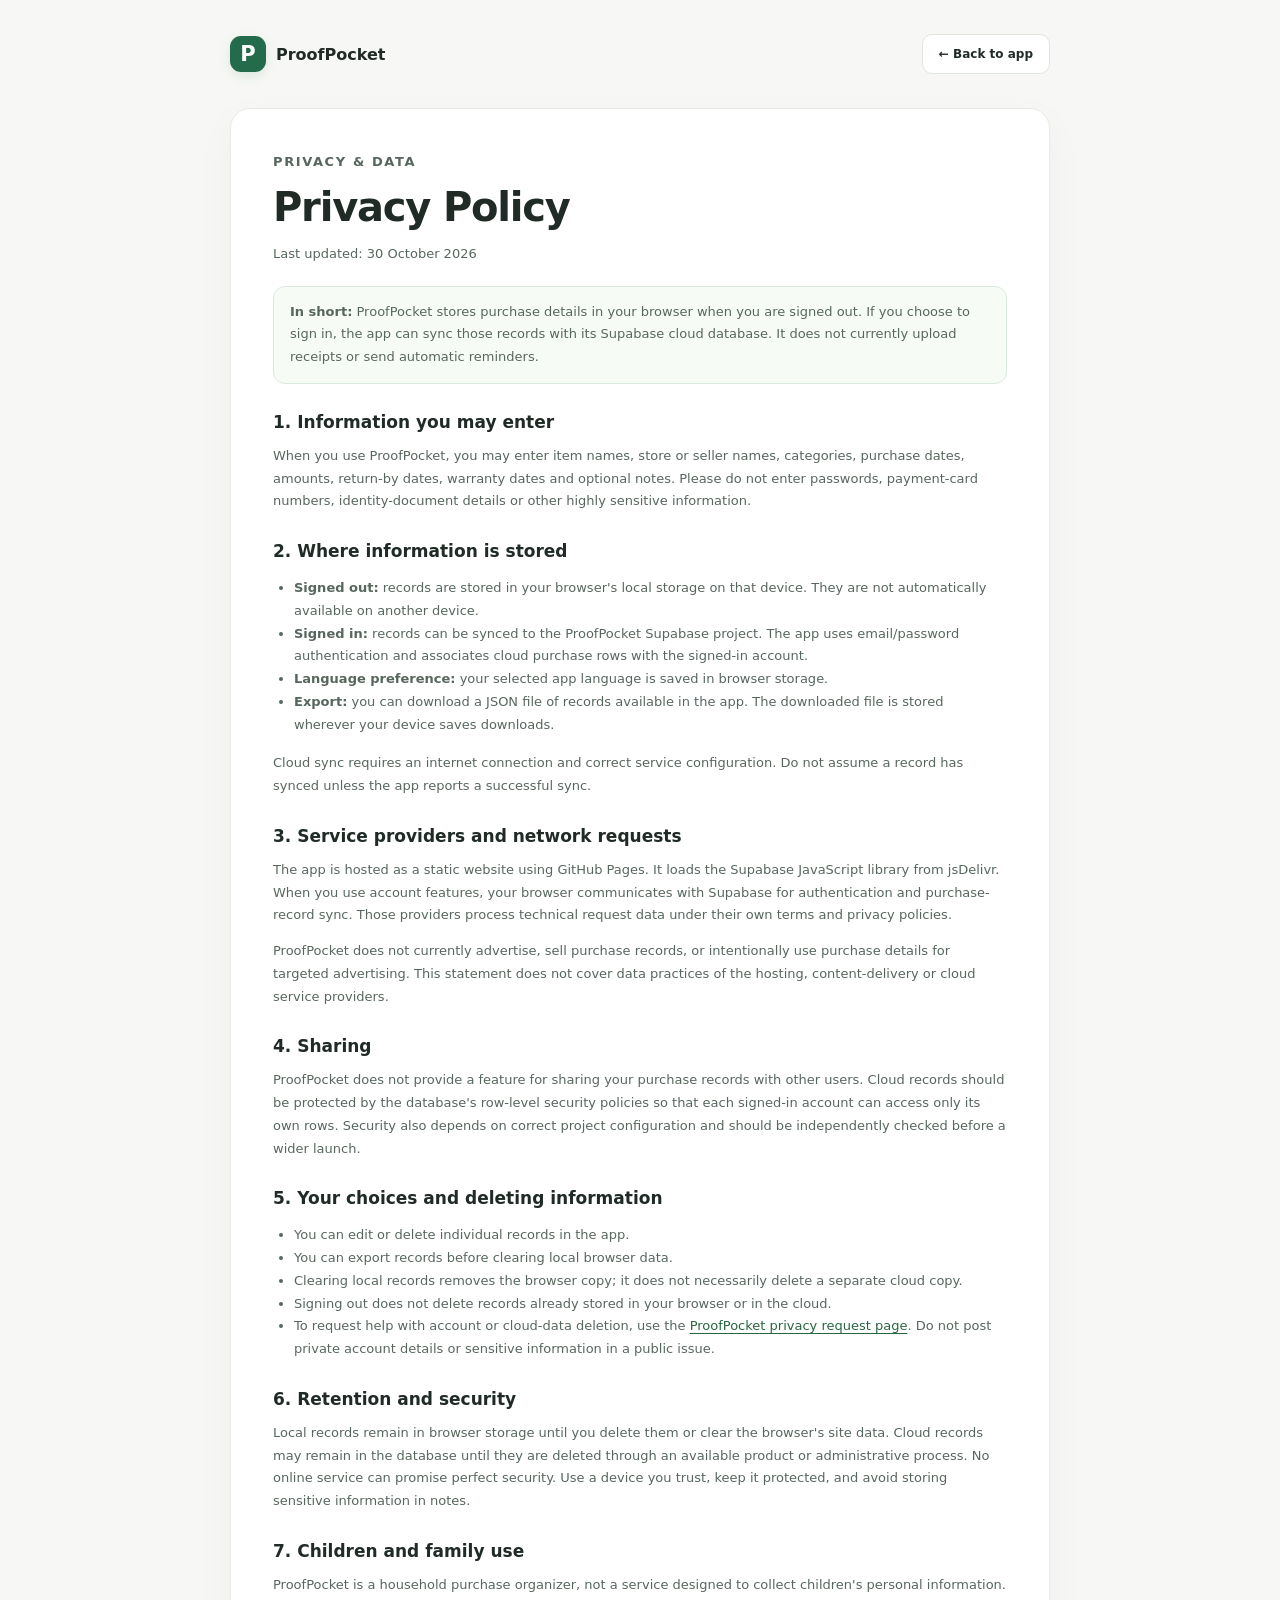
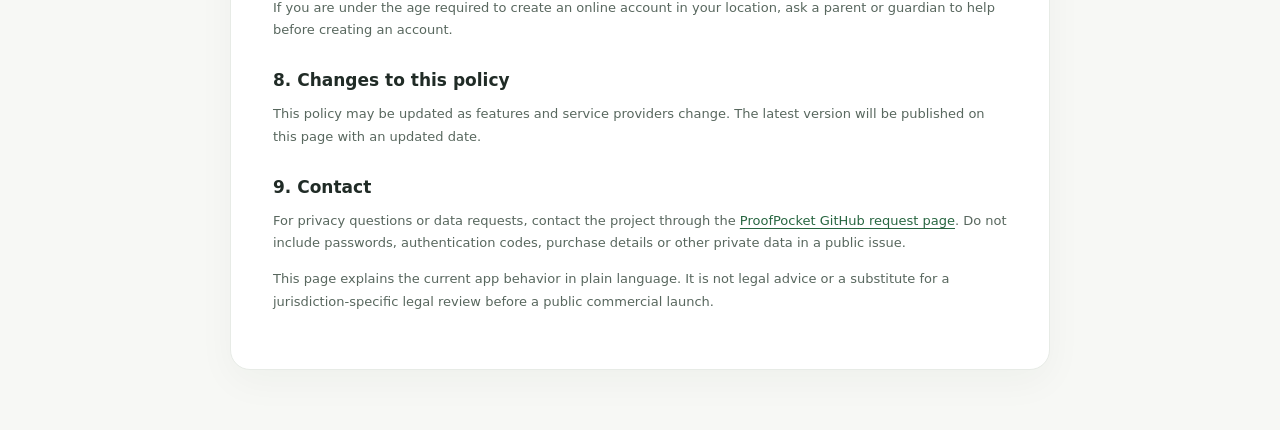
==== privacy.html @ af23f6a9 "Add ProofPocket privacy policy page" ====
<!doctype html>
<html lang="en">
<head>
<meta charset="utf-8">
<meta name="viewport" content="width=device-width, initial-scale=1">
<meta name="theme-color" content="#f7f8f5">
<meta name="description" content="Learn what ProofPocket stores, how optional cloud sync works, and how to manage your information.">
<title>Privacy Policy — ProofPocket</title>
<link rel="stylesheet" href="styles.css">
<style>
.policy-shell{width:min(820px,calc(100% - 32px));margin:0 auto;padding:34px 0 60px}
.policy-top{display:flex;align-items:center;justify-content:space-between;gap:14px;margin-bottom:34px}
.policy-brand{display:flex;align-items:center;gap:10px;font-weight:800;color:var(--ink);text-decoration:none}
.policy-brand .brand-mark{display:grid;place-items:center;width:36px;height:36px;border-radius:11px;background:var(--green);color:#fff}
.policy-card{padding:clamp(20px,5vw,42px);background:#fff;border:1px solid var(--line);border-radius:20px;box-shadow:0 12px 38px #1b33200a}
.policy-card h1{font-size:clamp(28px,5vw,40px);letter-spacing:-1.2px;margin:6px 0 10px}
.policy-card h2{font-size:17px;margin:28px 0 9px}
.policy-card p,.policy-card li{font-size:13px;line-height:1.75;color:#58675e}
.policy-card ul{padding-left:21px}
.policy-meta{font-size:11px;color:var(--muted)}
.policy-callout{margin:20px 0;padding:14px 16px;border:1px solid #dce9dd;border-radius:12px;background:#f7fbf6}
.policy-callout p{margin:0}
.policy-back{display:inline-flex;text-decoration:none}
.policy-card a{color:#286641;text-underline-offset:3px}
@media(max-width:600px){.policy-shell{padding-top:20px}.policy-top{margin-bottom:20px}}
</style>
</head>
<body>
<main class="policy-shell">
  <header class="policy-top">
    <a class="policy-brand" href="./" aria-label="ProofPocket home"><span class="brand-mark">P</span><span>ProofPocket</span></a>
    <a class="secondary-btn policy-back" href="./">← Back to app</a>
  </header>
  <article class="policy-card">
    <p class="eyebrow">PRIVACY &amp; DATA</p>
    <h1>Privacy Policy</h1>
    <p class="policy-meta">Last updated: 30 October 2026</p>
    <div class="policy-callout"><p><strong>In short:</strong> ProofPocket stores purchase details in your browser when you are signed out. If you choose to sign in, the app can sync those records with its Supabase cloud database. It does not currently upload receipts or send automatic reminders.</p></div>

    <h2>1. Information you may enter</h2>
    <p>When you use ProofPocket, you may enter item names, store or seller names, categories, purchase dates, amounts, return-by dates, warranty dates and optional notes. Please do not enter passwords, payment-card numbers, identity-document details or other highly sensitive information.</p>

    <h2>2. Where information is stored</h2>
    <ul>
      <li><strong>Signed out:</strong> records are stored in your browser's local storage on that device. They are not automatically available on another device.</li>
      <li><strong>Signed in:</strong> records can be synced to the ProofPocket Supabase project. The app uses email/password authentication and associates cloud purchase rows with the signed-in account.</li>
      <li><strong>Language preference:</strong> your selected app language is saved in browser storage.</li>
      <li><strong>Export:</strong> you can download a JSON file of records available in the app. The downloaded file is stored wherever your device saves downloads.</li>
    </ul>
    <p>Cloud sync requires an internet connection and correct service configuration. Do not assume a record has synced unless the app reports a successful sync.</p>

    <h2>3. Service providers and network requests</h2>
    <p>The app is hosted as a static website using GitHub Pages. It loads the Supabase JavaScript library from jsDelivr. When you use account features, your browser communicates with Supabase for authentication and purchase-record sync. Those providers process technical request data under their own terms and privacy policies.</p>
    <p>ProofPocket does not currently advertise, sell purchase records, or intentionally use purchase details for targeted advertising. This statement does not cover data practices of the hosting, content-delivery or cloud service providers.</p>

    <h2>4. Sharing</h2>
    <p>ProofPocket does not provide a feature for sharing your purchase records with other users. Cloud records should be protected by the database's row-level security policies so that each signed-in account can access only its own rows. Security also depends on correct project configuration and should be independently checked before a wider launch.</p>

    <h2>5. Your choices and deleting information</h2>
    <ul>
      <li>You can edit or delete individual records in the app.</li>
      <li>You can export records before clearing local browser data.</li>
      <li>Clearing local records removes the browser copy; it does not necessarily delete a separate cloud copy.</li>
      <li>Signing out does not delete records already stored in your browser or in the cloud.</li>
      <li>To request help with account or cloud-data deletion, use the <a href="https://github.com/Starinfinity14/Proofpocket/issues/new?title=Privacy%20or%20data%20request" target="_blank" rel="noopener noreferrer">ProofPocket privacy request page</a>. Do not post private account details or sensitive information in a public issue.</li>
    </ul>

    <h2>6. Retention and security</h2>
    <p>Local records remain in browser storage until you delete them or clear the browser's site data. Cloud records may remain in the database until they are deleted through an available product or administrative process. No online service can promise perfect security. Use a device you trust, keep it protected, and avoid storing sensitive information in notes.</p>

    <h2>7. Children and family use</h2>
    <p>ProofPocket is a household purchase organizer, not a service designed to collect children's personal information. If you are under the age required to create an online account in your location, ask a parent or guardian to help before creating an account.</p>

    <h2>8. Changes to this policy</h2>
    <p>This policy may be updated as features and service providers change. The latest version will be published on this page with an updated date.</p>

    <h2>9. Contact</h2>
    <p>For privacy questions or data requests, contact the project through the <a href="https://github.com/Starinfinity14/Proofpocket/issues/new?title=Privacy%20or%20data%20request" target="_blank" rel="noopener noreferrer">ProofPocket GitHub request page</a>. Do not include passwords, authentication codes, purchase details or other private data in a public issue.</p>
    <p class="policy-meta">This page explains the current app behavior in plain language. It is not legal advice or a substitute for a jurisdiction-specific legal review before a public commercial launch.</p>
  </article>
</main>
</body>
</html>
---- styles.css ----
:root{--ink:#202b26;--muted:#718078;--line:#e7ebe6;--paper:#fff;--canvas:#f7f8f5;--green:#246b4b;--green-dark:#19563a;--mint:#e6f3eb;--blue:#e9f1fb;--amber:#fff1d7;--red:#a63b32;--radius:18px;font-family:Inter,ui-sans-serif,system-ui,-apple-system,BlinkMacSystemFont,"Segoe UI",sans-serif;color:var(--ink);background:var(--canvas);font-synthesis:none}*{box-sizing:border-box}body{margin:0}button,input,select,textarea{font:inherit}button{cursor:pointer}.app-shell{min-height:100vh;display:flex}.sidebar{width:248px;flex-shrink:0;background:#fff;border-right:1px solid var(--line);padding:26px 16px 18px;display:flex;flex-direction:column;position:fixed;inset:0 auto 0 0;z-index:3}.brand{display:flex;gap:11px;align-items:center;padding:0 8px 38px;text-decoration:none;color:var(--ink);font-weight:800;letter-spacing:-.5px;font-size:17px}.brand-mark{width:39px;height:39px;background:var(--green);color:#fff;border-radius:13px;display:grid;place-items:center;font-size:21px;font-weight:800;box-shadow:0 4px 12px #246b4b20}.brand-sub{display:block;font-size:9px;letter-spacing:1.25px;color:#8a968f;font-weight:700;margin-top:2px}.nav{display:grid;gap:6px}.nav-item{border:0;background:transparent;color:#647169;display:flex;align-items:center;gap:13px;text-align:left;padding:12px 14px;border-radius:11px;font-size:13px;font-weight:650;width:100%}.nav-item>span:first-child{font-size:19px;width:20px;text-align:center}.nav-item:hover{background:#f4f7f3}.nav-item.active{background:#e9f3ec;color:var(--green)}.sidebar-bottom{margin-top:auto}.privacy-card{margin:0 4px 18px;padding:14px 11px;border:1px solid #e5eee7;background:#f8fbf8;border-radius:13px;display:flex;gap:10px}.privacy-icon{width:28px;height:28px;border-radius:9px;background:#e1f1e6;color:var(--green);display:grid;place-items:center;flex-shrink:0}.privacy-card strong{font-size:11px}.privacy-card p{font-size:10px;color:var(--muted);line-height:1.5;margin:4px 0 0}.main{margin-left:248px;width:calc(100% - 248px);min-width:0}.topbar{height:76px;background:#ffffffd9;backdrop-filter:blur(12px);border-bottom:1px solid var(--line);display:flex;align-items:center;gap:12px;padding:0 38px;position:sticky;top:0;z-index:2}.topbar-spacer{flex:1}.prototype-pill{display:flex;align-items:center;gap:7px;font-size:11px;color:#5d7565;background:#edf6ef;border:1px solid #d9ebdd;padding:7px 10px;border-radius:99px;font-weight:650}.prototype-pill>span:first-child{width:6px;height:6px;border-radius:50%;background:#44a66c}.language-label{font-size:11px;color:var(--muted)}#language{border:1px solid var(--line);background:#fff;padding:8px 10px;border-radius:9px;color:var(--ink);font-size:12px}.avatar{width:33px;height:33px;border:0;border-radius:50%;background:#dfece2;color:var(--green);font-weight:800}.mobile-brand{display:none}.view{display:none;max-width:1500px;margin:auto;padding:35px 38px 42px}.view.active{display:block}.welcome-row,.page-heading{display:flex;align-items:center;justify-content:space-between;gap:20px;margin-bottom:27px}.eyebrow{font-size:10px;letter-spacing:1.6px;color:var(--green);font-weight:800;margin:0 0 10px}.welcome-row h1,.page-heading h1{font-size:clamp(25px,3vw,34px);line-height:1.17;letter-spacing:-1.2px;margin:0;max-width:680px}.subheading{font-size:13px;color:var(--muted);margin:10px 0 0;line-height:1.6}.primary-btn,.secondary-btn,.danger-btn{border:0;border-radius:10px;padding:12px 16px;font-size:12px;font-weight:750;display:inline-flex;align-items:center;justify-content:center;gap:7px;white-space:nowrap}.primary-btn{background:var(--green);color:#fff;box-shadow:0 4px 10px #246b4b18}.primary-btn:hover{background:var(--green-dark)}.secondary-btn{background:#fff;border:1px solid #dfe5df;color:var(--ink)}.secondary-btn:hover{background:#f7faf7}.danger-btn{background:#fff1ef;border:1px solid #f2d6d2;color:var(--red)}.full-width{width:100%;margin-top:18px}.stats-grid{display:grid;grid-template-columns:repeat(3,minmax(0,1fr));gap:15px;margin-bottom:19px}.stat-card{background:#fff;border:1px solid var(--line);border-radius:var(--radius);padding:21px 20px;position:relative;min-height:140px}.stat-label{font-size:12px;color:#657168;font-weight:650;display:block;margin-bottom:13px}.stat-card strong{font-size:30px;letter-spacing:-1px;display:block;line-height:1}.stat-foot{font-size:10px;color:#89948d;display:block;margin-top:10px}.stat-icon{position:absolute;right:18px;top:18px;width:35px;height:35px;border-radius:11px;display:grid;place-items:center;font-size:17px}.stat-icon.green{background:var(--mint);color:var(--green)}.stat-icon.blue{background:var(--blue);color:#4776b4}.stat-icon.amber{background:var(--amber);color:#a56e13}.content-grid{display:grid;grid-template-columns:1.1fr .9fr;gap:18px;margin-bottom:18px}.panel{background:#fff;border:1px solid var(--line);border-radius:var(--radius);padding:22px;min-width:0}.panel-heading{display:flex;align-items:center;justify-content:space-between;gap:12px;margin-bottom:18px}.panel h2{font-size:15px;letter-spacing:-.2px;margin:0}.panel-heading p{font-size:11px;color:var(--muted);margin:6px 0 0}.text-btn{border:0;background:transparent;color:var(--green);font-size:11px;font-weight:750;padding:7px 0;white-space:nowrap}.deadline-list{display:grid;gap:0}.deadline-item{display:flex;align-items:center;gap:12px;padding:12px 0;border-bottom:1px solid #eff2ee}.deadline-item:last-child{border-bottom:0}.date-tile{width:43px;height:46px;border-radius:10px;background:#f3f6f2;display:flex;flex-direction:column;align-items:center;justify-content:center;flex-shrink:0}.date-tile strong{font-size:16px;line-height:1}.date-tile span{font-size:9px;text-transform:uppercase;color:#758178;margin-top:4px}.deadline-info{min-width:0;flex:1}.deadline-info strong{display:block;font-size:12px;overflow:hidden;text-overflow:ellipsis;white-space:nowrap}.deadline-info span{font-size:10px;color:var(--muted);display:block;margin-top:5px}.due-tag{font-size:9px!important;font-weight:750;padding:5px 7px;border-radius:6px;background:#fff1d7;color:#986817!important;white-space:nowrap}.due-tag.safe{background:#eaf5ed;color:#3d7853!important}.steps{display:grid;gap:17px;margin-top:21px}.step{display:flex;gap:11px;align-items:flex-start}.step>span{display:grid;place-items:center;width:26px;height:26px;flex-shrink:0;border-radius:9px;background:#e9f3ec;color:var(--green);font-size:11px;font-weight:800}.step strong{font-size:11px}.step p{font-size:10px;line-height:1.5;color:var(--muted);margin:4px 0 0}.recent-panel{margin-bottom:15px}.purchase-row{display:flex;align-items:center;gap:13px;padding:14px 0;border-bottom:1px solid #eff2ee}.purchase-row:last-child{border-bottom:0}.item-icon{width:42px;height:42px;display:grid;place-items:center;background:#f0f5ef;border-radius:12px;font-size:19px;flex-shrink:0}.purchase-main{min-width:0;flex:1}.purchase-main strong{font-size:12px;display:block;white-space:nowrap;overflow:hidden;text-overflow:ellipsis}.purchase-main span{font-size:10px;color:var(--muted);display:block;margin-top:5px}.purchase-price{font-size:12px;font-weight:750;white-space:nowrap}.row-actions{display:flex;gap:5px}.small-btn{border:1px solid var(--line);background:#fff;color:#657168;border-radius:8px;padding:7px 9px;font-size:10px}.small-btn:hover{border-color:#b6cdbd;color:var(--green)}.empty-state{text-align:center;padding:34px 15px;color:var(--muted)}.empty-state .empty-icon{width:46px;height:46px;border-radius:14px;background:#edf5ef;color:var(--green);display:grid;place-items:center;margin:0 auto 12px;font-size:21px}.empty-state strong{display:block;color:var(--ink);font-size:13px}.empty-state p{font-size:11px;line-height:1.6;margin:7px 0 15px}.demo-note{font-size:10px;line-height:1.6;color:#7b867e;padding:11px 13px;background:#eff2ed;border-radius:9px;margin:15px 0 0}.toolbar{display:flex;gap:10px;margin-bottom:17px}.search-wrap{flex:1;display:flex;align-items:center;gap:9px;background:#fff;border:1px solid var(--line);border-radius:11px;padding:0 13px;min-width:0}.search-wrap>span{font-size:23px;color:#859188}.search-wrap input{width:100%;min-width:0;border:0;outline:0;padding:12px 0;font-size:12px;background:transparent}.toolbar select{border:1px solid var(--line);background:#fff;border-radius:10px;padding:0 12px;font-size:11px;color:#536057}.record-card{background:#fff;border:1px solid var(--line);border-radius:15px;padding:4px 17px;margin-bottom:10px}.record-meta{display:flex;gap:8px;flex-wrap:wrap;margin-top:7px}.meta-chip{font-size:9px;padding:4px 7px;border-radius:6px;background:#f1f4f0;color:#68756b}.meta-chip.warranty{background:#e8f4eb;color:#36764c}.meta-chip.return{background:#fff2d9;color:#956a1b}.deadline-page-list{display:grid;gap:12px}.deadline-section-title{font-size:12px;font-weight:800;color:#59685d;margin:22px 0 7px}.deadline-section-title:first-child{margin-top:0}.deadline-card{background:#fff;border:1px solid var(--line);border-radius:14px;padding:14px 16px;display:flex;align-items:center;gap:14px}.deadline-card .deadline-info{flex:1}.deadline-card .date-tile{background:#f4f6f2}.settings-grid{display:grid;grid-template-columns:1fr 1fr;gap:15px}.settings-grid .panel{padding:24px}.settings-icon{width:39px;height:39px;background:#eaf4ec;color:var(--green);border-radius:12px;display:grid;place-items:center;font-size:19px;margin-bottom:17px}.settings-grid h2{margin-bottom:9px}.settings-grid p{font-size:11px;line-height:1.7;color:var(--muted);min-height:38px;margin:0 0 18px}.danger-panel .settings-icon{background:#fff0ee;color:var(--red)}.wide-panel{grid-column:1/-1}.privacy-list{font-size:11px;color:#5d6b61;line-height:2.1;padding-left:18px}.modal-backdrop{position:fixed;inset:0;background:#18251f75;z-index:10;display:grid;place-items:center;padding:20px;overflow:auto}.modal-backdrop[hidden]{display:none}.modal{width:min(590px,100%);background:#fff;border-radius:20px;padding:26px;box-shadow:0 20px 80px #101b152e;max-height:calc(100vh - 40px);overflow:auto}.modal-heading{display:flex;align-items:flex-start;justify-content:space-between;margin-bottom:22px}.modal-heading h2{font-size:23px;letter-spacing:-.6px;margin:0}.close-btn{border:0;background:#f1f4f0;border-radius:9px;width:33px;height:33px;font-size:22px;color:#657168}.form-grid{display:grid;grid-template-columns:1fr 1fr;gap:15px}.field{display:grid;gap:7px;font-size:11px;font-weight:700;color:#536157;min-width:0}.field.full{grid-column:1/-1}.field input,.field select,.field textarea{width:100%;border:1px solid #dfe6df;border-radius:9px;padding:11px 12px;outline:none;font-size:12px;color:var(--ink);background:#fff}.field input:focus,.field select:focus,.field textarea:focus{border-color:#6fa585;box-shadow:0 0 0 3px #e7f3eb}.field textarea{resize:vertical}.amount-input{display:flex;border:1px solid #dfe6df;border-radius:9px;align-items:center;padding-left:11px}.amount-input span{font-size:12px;color:#7a887e}.amount-input input{border:0;box-shadow:none!important}.form-error{color:var(--red);font-size:11px;margin-top:10px;min-height:14px}.modal-actions{display:flex;justify-content:flex-end;gap:9px;margin-top:13px}.toast{position:fixed;bottom:24px;left:50%;transform:translate(-50%,20px);background:#20362a;color:#fff;border-radius:11px;padding:12px 16px;font-size:12px;box-shadow:0 8px 30px #15261d35;opacity:0;pointer-events:none;transition:.2s;z-index:20;max-width:calc(100% - 30px)}.toast.show{opacity:1;transform:translate(-50%,0)}
@media(min-width:1500px){.view{padding-top:44px}.stats-grid{gap:18px}.panel{padding:25px}}
@media(max-width:1050px){.sidebar{width:220px}.main{margin-left:220px;width:calc(100% - 220px)}.view{padding:28px 24px}.topbar{padding:0 24px}.content-grid{grid-template-columns:1fr}.steps{grid-template-columns:repeat(3,1fr)}.step{gap:8px}}
@media(max-width:700px){.app-shell{display:block}.sidebar{display:none}.main{margin:0;width:100%}.topbar{height:62px;padding:0 16px;gap:9px}.mobile-brand{display:flex;align-items:center;gap:8px;font-size:14px;letter-spacing:-.3px}.mobile-brand .brand-mark{width:31px;height:31px;border-radius:10px;font-size:17px}.prototype-pill{font-size:0;padding:8px}.prototype-pill>span:first-child{width:7px;height:7px}.language-label{display:none}#language{max-width:94px;font-size:10px;padding:7px 5px}.avatar{width:29px;height:29px}.view{padding:25px 16px 34px}.welcome-row,.page-heading{align-items:flex-start;flex-direction:column;gap:16px;margin-bottom:22px}.welcome-row h1,.page-heading h1{font-size:28px}.welcome-row .primary-btn,.page-heading .primary-btn{width:100%}.stats-grid{gap:8px;grid-template-columns:repeat(3,minmax(0,1fr));margin-bottom:13px}.stat-card{padding:14px 11px;min-height:122px;border-radius:14px}.stat-label{font-size:10px;line-height:1.4;min-height:28px;margin-bottom:10px}.stat-card strong{font-size:25px}.stat-foot{font-size:9px;line-height:1.4}.stat-icon{position:static;width:24px;height:24px;font-size:12px;margin-bottom:8px}.content-grid{gap:13px;margin-bottom:13px}.panel{padding:17px;border-radius:15px}.panel-heading{align-items:flex-start}.panel h2{font-size:14px}.panel-heading p{font-size:10px}.steps{grid-template-columns:1fr;gap:14px}.recent-panel{margin-bottom:12px}.purchase-row{gap:9px}.item-icon{width:36px;height:36px;font-size:16px}.purchase-price{font-size:11px}.row-actions .small-btn{padding:6px;font-size:9px}.toolbar{flex-direction:column}.toolbar select{padding:11px}.settings-grid{grid-template-columns:1fr}.wide-panel{grid-column:auto}.settings-grid p{min-height:0}.form-grid{grid-template-columns:1fr;gap:13px}.field.full{grid-column:auto}.modal{padding:20px;border-radius:16px}.modal-heading h2{font-size:21px}.modal-backdrop{padding:10px}.deadline-card{padding:12px;gap:9px}.deadline-card .due-tag{max-width:88px;white-space:normal;text-align:center;line-height:1.4}.date-tile{width:39px}.record-card{padding:3px 12px}.purchase-row .row-actions{flex-direction:column}}

.cloud-panel{margin:0 0 16px;padding:22px}.cloud-panel .panel-heading{align-items:center}.cloud-status{display:inline-flex;align-items:center;border-radius:999px;background:#edf3ed;color:#52665a;padding:6px 10px;font-size:10px;font-weight:750;white-space:nowrap}.cloud-auth-form{display:grid;grid-template-columns:1fr 1fr;gap:13px;margin-top:18px}.cloud-actions{grid-column:1/-1;display:flex;flex-wrap:wrap;gap:9px}.cloud-note,.cloud-message{font-size:11px;line-height:1.6;color:#647168;margin:12px 0 0}.cloud-note{background:#fff6e5;padding:10px 12px;border-radius:9px}.cloud-note[hidden],#cloud-signout[hidden]{display:none}.cloud-message{margin-bottom:0}.cloud-actions button{min-height:38px}@media(max-width:700px){.cloud-auth-form{grid-template-columns:1fr}.cloud-actions{grid-column:auto}.cloud-panel{padding:17px}}

/* Account menu and authentication recovery controls */
.topbar{position:sticky}
.avatar{flex-shrink:0;display:inline-grid;place-items:center;cursor:pointer}
.avatar:focus-visible,.profile-menu button:focus-visible,.auth-helper-btn:focus-visible{outline:3px solid #b8d9c2;outline-offset:2px}
.profile-menu{position:absolute;right:28px;top:62px;z-index:8;width:min(290px,calc(100vw - 28px));padding:15px;background:#fff;border:1px solid var(--line);border-radius:14px;box-shadow:0 14px 40px #15261d1c;display:grid;gap:8px}
.profile-menu[hidden]{display:none}
.profile-menu-title{font-size:13px}
.profile-menu-email{font-size:11px;color:var(--ink);overflow-wrap:anywhere}
.profile-menu-state{font-size:10px;color:var(--muted);padding-bottom:8px;border-bottom:1px solid var(--line)}
.profile-menu button{border:1px solid var(--line);border-radius:8px;background:#fff;text-align:left;padding:9px 10px;font-size:11px;color:var(--ink)}
.profile-menu button:hover{background:#f5f8f4}
.profile-menu button[hidden]{display:none}
.auth-helper-row{display:flex;flex-wrap:wrap;gap:12px;margin-top:8px}
.auth-helper-btn{font-size:11px;padding:5px 0}
.cloud-actions button:disabled{opacity:.6;cursor:wait}
@media(max-width:700px){.profile-menu{right:10px;top:54px}.auth-helper-row{gap:10px}}


/* Navigation polish: clear back affordance, responsive mobile tabs, and calmer motion */
.back-btn{width:36px;height:36px;flex:0 0 36px;display:grid;place-items:center;border:1px solid var(--line);border-radius:11px;background:#fff;color:var(--ink);font-size:21px;line-height:1;transition:background .18s ease,border-color .18s ease,transform .18s ease}
.back-btn:hover:not(:disabled){background:var(--mint);border-color:#c9dfcf;transform:translateX(-2px)}
.back-btn:disabled{opacity:.38;cursor:not-allowed}
.back-btn:focus-visible,.mobile-nav .nav-item:focus-visible{outline:3px solid #b8d9c2;outline-offset:2px}
.mobile-brand{display:none}
.mobile-nav{display:none}
.view{animation:view-enter .24s ease both}
@keyframes view-enter{from{opacity:.65;transform:translateY(5px)}to{opacity:1;transform:translateY(0)}}
button,.record-card,.stat-card,.panel,.deadline-card{transition:box-shadow .18s ease,border-color .18s ease,background-color .18s ease}
button:active:not(:disabled){transform:translateY(1px)}
.record-card:hover,.deadline-card:hover{border-color:#d5e4d8;box-shadow:0 7px 22px #1a38220a}
.stat-card:hover{box-shadow:0 10px 28px #1a38220d}
button:focus-visible,a:focus-visible,input:focus-visible,select:focus-visible,textarea:focus-visible{outline:3px solid #c5dfcc;outline-offset:2px}
@media(max-width:700px){
  .topbar{gap:8px;padding:0 12px}
  .back-btn{width:33px;height:33px;flex-basis:33px;border-radius:10px}
  .mobile-brand{display:flex;min-width:0}
  .mobile-brand strong{white-space:nowrap}
  .topbar-spacer{flex:1;min-width:0}
  .mobile-nav{position:fixed;display:grid;grid-template-columns:repeat(4,minmax(0,1fr));gap:4px;left:0;right:0;bottom:0;z-index:6;padding:8px 8px max(8px,env(safe-area-inset-bottom));background:#ffffffed;backdrop-filter:blur(16px);border-top:1px solid #e3e9e2;box-shadow:0 -8px 28px #20362a0b}
  .mobile-nav .nav-item{display:flex;flex-direction:column;justify-content:center;gap:3px;padding:7px 3px;border-radius:10px;font-size:10px;min-width:0}
  .mobile-nav .nav-item>span:first-child{font-size:18px;width:auto;line-height:1.1}
  .view{padding-bottom:105px}
  .toast{bottom:calc(78px + env(safe-area-inset-bottom))}
  .profile-menu{right:8px}
}
@media(prefers-reduced-motion:reduce){*,*::before,*::after{animation-duration:.01ms!important;animation-iteration-count:1!important;scroll-behavior:auto!important;transition-duration:.01ms!important}}


/* Purchase editor: clearer hierarchy and comfortable mobile form controls */
.modal{border:1px solid #e7eee7}
.modal-heading{padding-bottom:15px;border-bottom:1px solid var(--line)}
.form-grid{row-gap:17px}
.field{line-height:1.35}
.field input,.field select,.field textarea{min-height:44px;transition:border-color .18s ease,box-shadow .18s ease}
.field textarea{min-height:92px}
.modal-actions{position:sticky;bottom:-26px;padding:14px 0 2px;background:linear-gradient(180deg,#ffffffed,#fff 28%);border-top:1px solid #edf0ec}
.form-error:not(:empty){background:#fff2ef;border:1px solid #f2d6d1;border-radius:9px;padding:9px 11px}
@media(max-width:700px){
 .modal{max-height:calc(100dvh - 20px);padding:18px}
 .modal-heading{margin-bottom:17px}
 .modal-actions{bottom:-18px;gap:8px}
 .modal-actions button{flex:1;justify-content:center;min-height:44px}
 .field input,.field select,.field textarea{font-size:16px}
}


/* Gamified progress panel */
.quest-panel{position:relative;overflow:hidden;margin:0 0 19px;padding:23px 25px;border:1px solid #dce9dd;border-radius:20px;background:linear-gradient(115deg,#f4fbf5 0%,#fff 58%,#f8f6ed 100%);box-shadow:0 10px 30px #1d47200a}
.quest-panel:after{content:"";position:absolute;width:190px;height:190px;border:1px solid #dcebdc;border-radius:50%;right:-75px;top:-110px;box-shadow:0 0 0 22px #e8f3e733,0 0 0 44px #e8f3e722;pointer-events:none}
.quest-top{display:flex;align-items:flex-start;justify-content:space-between;gap:16px;position:relative;z-index:1}
.quest-top .eyebrow{margin-bottom:7px}
.quest-top h2{font-size:18px;letter-spacing:-.45px;margin:0}
.quest-subtitle{font-size:11px;color:var(--muted);margin:6px 0 0;line-height:1.5}
.level-badge{width:57px;height:57px;flex:0 0 57px;border-radius:17px;background:var(--green);color:#fff;display:grid;align-content:center;justify-items:center;box-shadow:0 7px 16px #246b4b2b}
.level-badge span{font-size:8px;letter-spacing:1.3px;font-weight:800;opacity:.8}
.level-badge strong{font-size:23px;line-height:1.1}
.xp-row{display:flex;align-items:flex-end;justify-content:space-between;gap:12px;margin:20px 0 9px}
.xp-row>div{display:grid;gap:4px}
.xp-row strong{font-size:12px}
.xp-row span{font-size:10px;color:var(--muted)}
#quest-next-label{white-space:nowrap;text-align:right}
.xp-track{height:9px;border-radius:99px;background:#e7eee7;overflow:hidden}
.xp-track span{display:block;height:100%;width:0;border-radius:inherit;background:linear-gradient(90deg,#3c8c5e,#8abf79);transition:width .45s ease}
.quest-bottom{display:flex;align-items:center;justify-content:space-between;gap:14px;margin-top:15px}
.quest-badges{display:flex;gap:7px;flex-wrap:wrap}
.quest-chip{display:inline-flex;align-items:center;gap:5px;border:1px solid #e3e9e2;border-radius:99px;padding:6px 9px;font-size:9px;font-weight:750;background:#fff;color:#718078}
.quest-chip>span{font-size:12px}
.quest-chip.unlocked{background:#edf7ee;border-color:#d5e9d8;color:#286641}
.quest-chip.locked{filter:grayscale(1);opacity:.55}
.quest-tip{max-width:245px;text-align:right;font-size:10px;line-height:1.5;color:#627168}
@media(max-width:700px){.quest-panel{padding:18px;margin-bottom:13px;border-radius:16px}.quest-top h2{font-size:16px}.quest-bottom{align-items:flex-start;flex-direction:column}.quest-tip{max-width:none;text-align:left}.quest-chip{font-size:9px;padding:6px 8px}.xp-row{align-items:flex-start;flex-direction:column;gap:5px}#quest-next-label{text-align:left}}


/* Beta launch feedback panel */
.beta-banner{display:flex;align-items:center;justify-content:space-between;gap:20px;margin:0 0 19px;padding:17px 20px;border:1px solid #dce9dd;border-radius:15px;background:#fbfdf9}
.beta-banner-copy{display:grid;gap:5px;min-width:0}
.beta-label{font-size:9px;letter-spacing:1.2px;font-weight:850;color:#39744d}
.beta-banner-copy strong{font-size:14px;color:var(--ink)}
.beta-banner-copy p{max-width:650px;margin:0;color:var(--muted);font-size:11px;line-height:1.55}
.beta-feedback-link{flex:0 0 auto;text-decoration:none;white-space:nowrap}
@media(max-width:700px){.beta-banner{align-items:flex-start;flex-direction:column;gap:12px;padding:15px}.beta-feedback-link{width:100%;justify-content:center}}
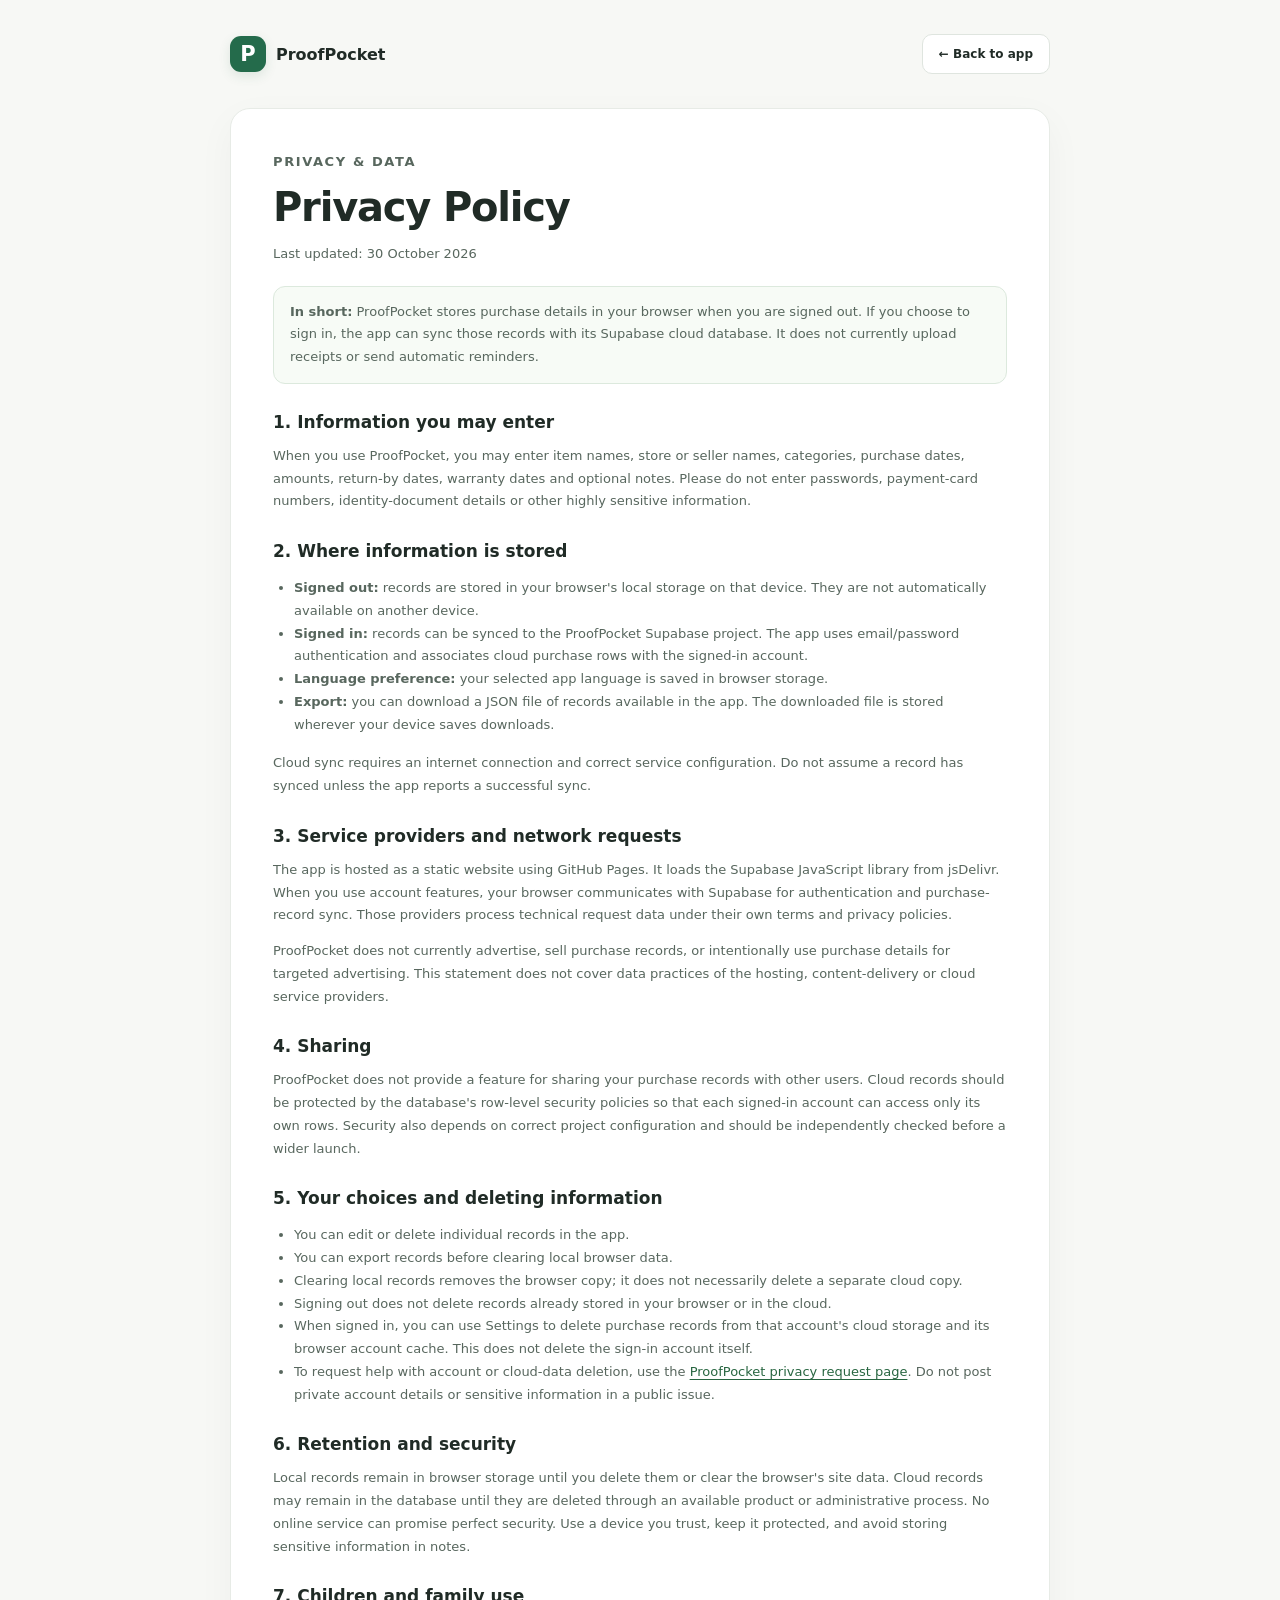
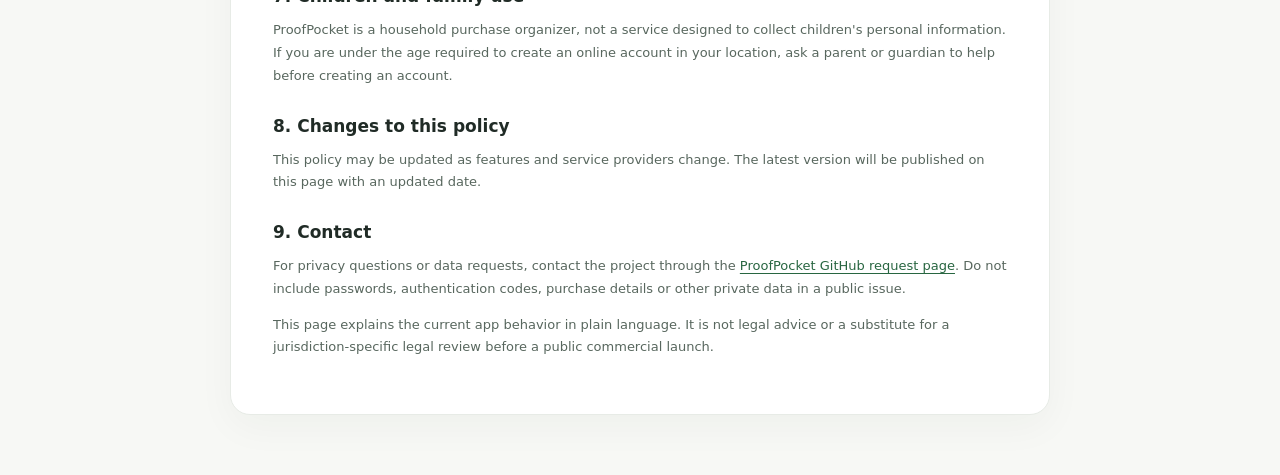
==== commit e390815d: "Explain cloud purchase record deletion" ====
--- a/privacy.html
+++ b/privacy.html
@@ -62,6 +62,7 @@
       <li>You can export records before clearing local browser data.</li>
       <li>Clearing local records removes the browser copy; it does not necessarily delete a separate cloud copy.</li>
       <li>Signing out does not delete records already stored in your browser or in the cloud.</li>
+      <li>When signed in, you can use Settings to delete purchase records from that account's cloud storage and its browser account cache. This does not delete the sign-in account itself.</li>
       <li>To request help with account or cloud-data deletion, use the <a href="https://github.com/Starinfinity14/Proofpocket/issues/new?title=Privacy%20or%20data%20request" target="_blank" rel="noopener noreferrer">ProofPocket privacy request page</a>. Do not post private account details or sensitive information in a public issue.</li>
     </ul>
 
--- a/styles.css
+++ b/styles.css
@@ -106,3 +106,6 @@
 .beta-banner-copy p{max-width:650px;margin:0;color:var(--muted);font-size:11px;line-height:1.55}
 .beta-feedback-link{flex:0 0 auto;text-decoration:none;white-space:nowrap}
 @media(max-width:700px){.beta-banner{align-items:flex-start;flex-direction:column;gap:12px;padding:15px}.beta-feedback-link{width:100%;justify-content:center}}
+
+/* Privacy policy link in settings */
+.privacy-page-link{color:#286641;font-size:12px;font-weight:750;text-underline-offset:3px}
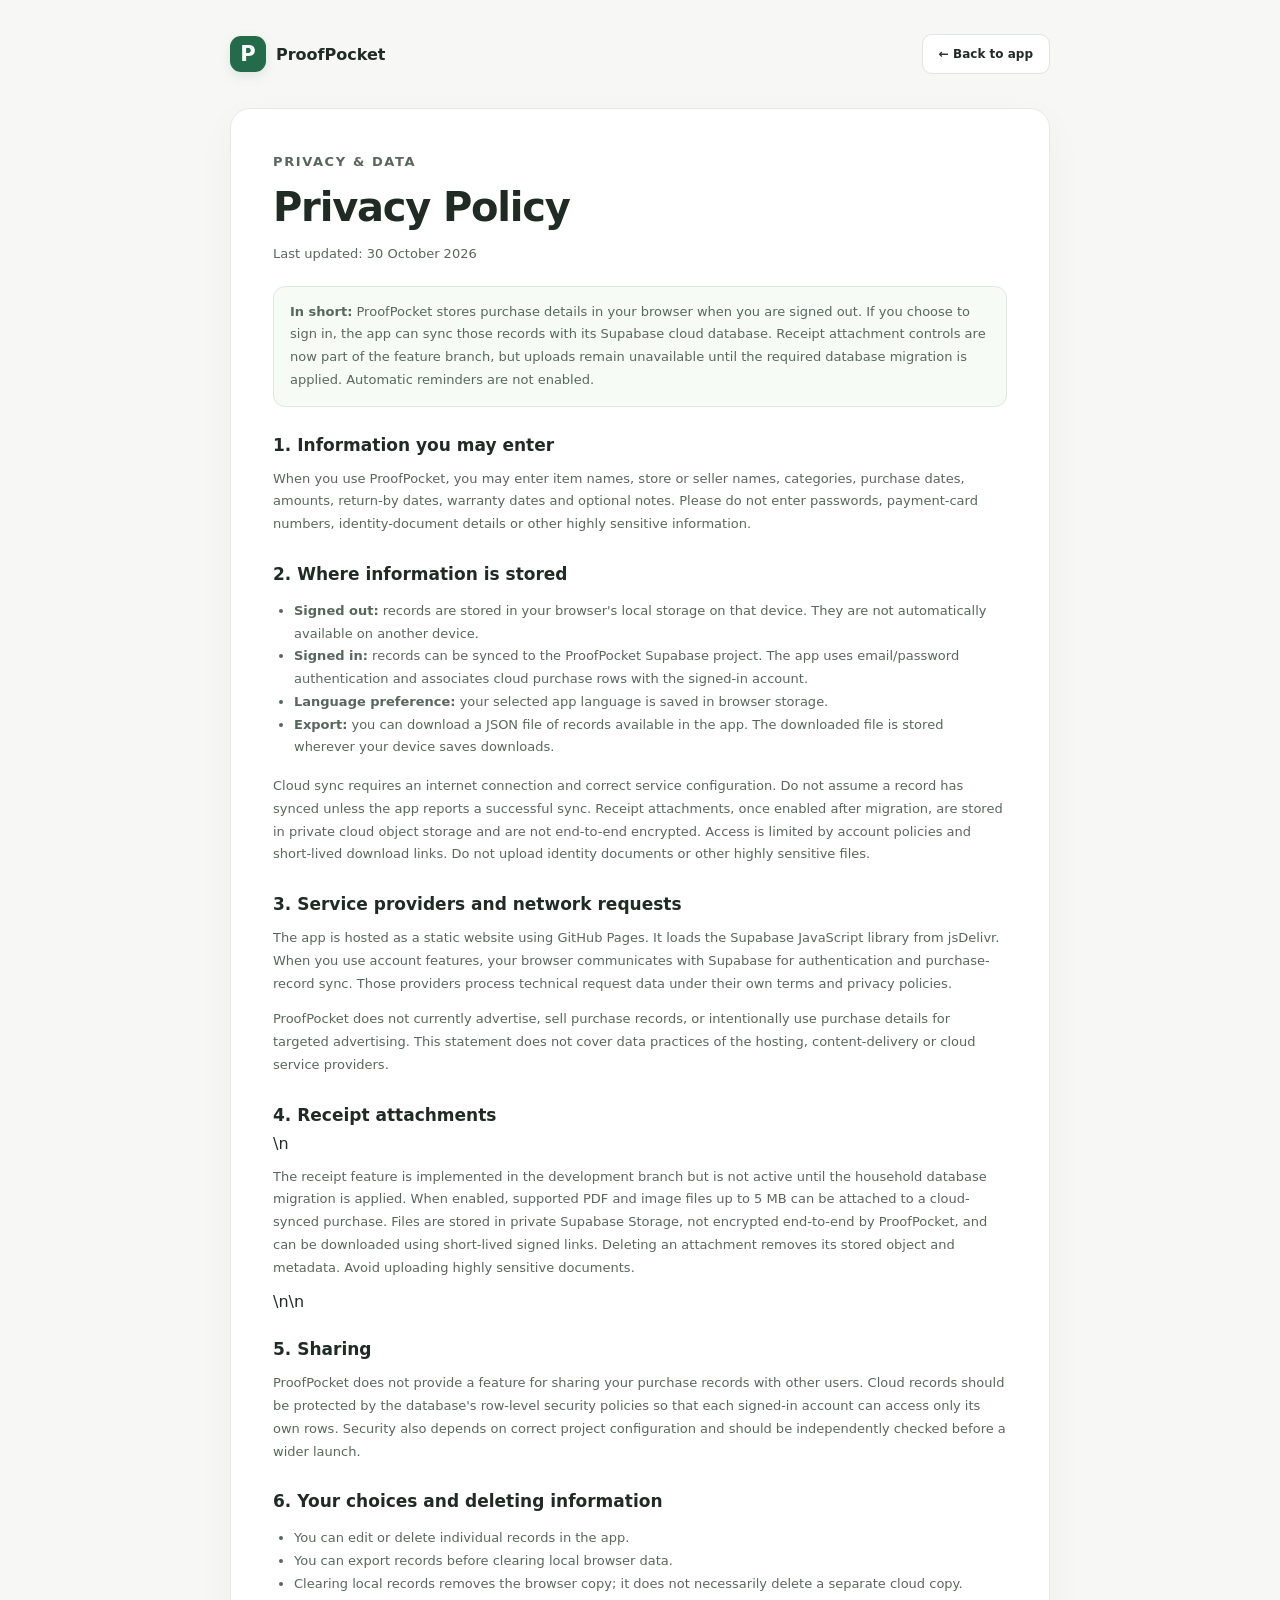
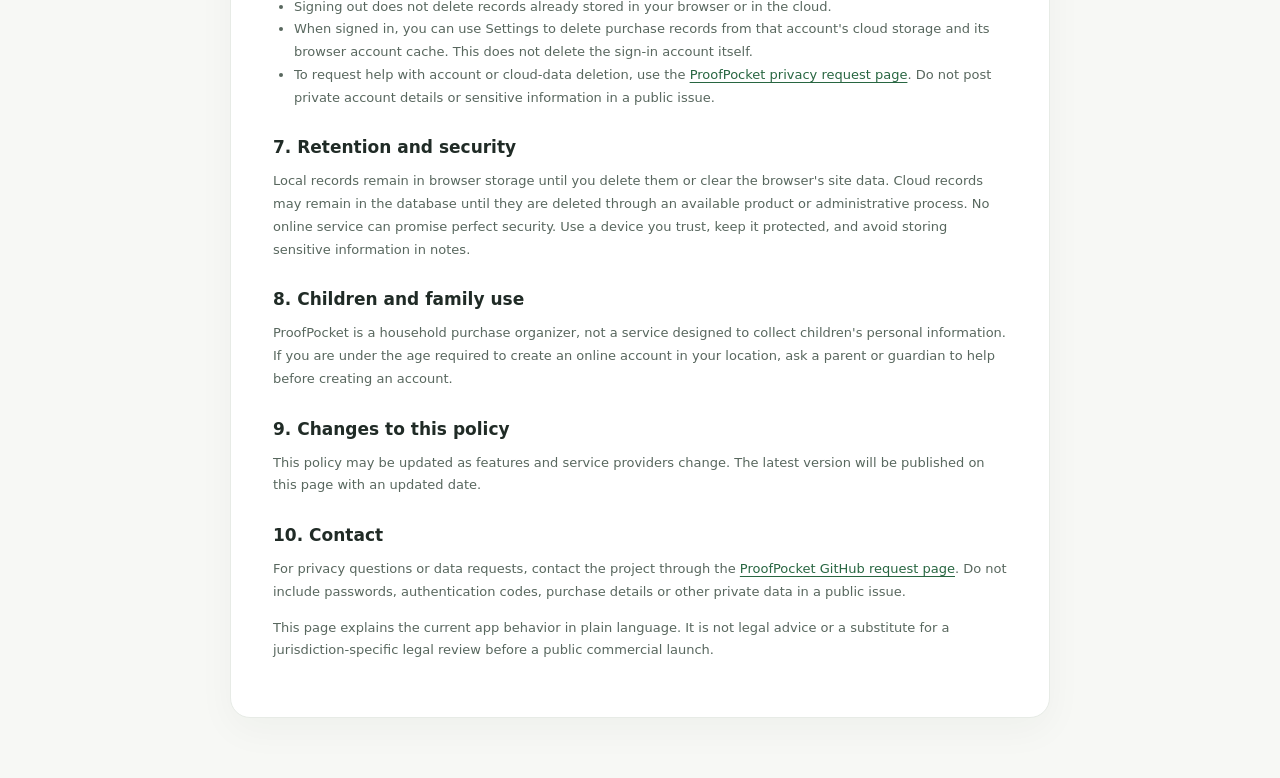
==== commit a8c8e872: "Update privacy disclosures for receipt attachments" ====
--- a/privacy.html
+++ b/privacy.html
@@ -35,7 +35,7 @@
     <p class="eyebrow">PRIVACY &amp; DATA</p>
     <h1>Privacy Policy</h1>
     <p class="policy-meta">Last updated: 30 October 2026</p>
-    <div class="policy-callout"><p><strong>In short:</strong> ProofPocket stores purchase details in your browser when you are signed out. If you choose to sign in, the app can sync those records with its Supabase cloud database. It does not currently upload receipts or send automatic reminders.</p></div>
+    <div class="policy-callout"><p><strong>In short:</strong> ProofPocket stores purchase details in your browser when you are signed out. If you choose to sign in, the app can sync those records with its Supabase cloud database. Receipt attachment controls are now part of the feature branch, but uploads remain unavailable until the required database migration is applied. Automatic reminders are not enabled.</p></div>
 
     <h2>1. Information you may enter</h2>
     <p>When you use ProofPocket, you may enter item names, store or seller names, categories, purchase dates, amounts, return-by dates, warranty dates and optional notes. Please do not enter passwords, payment-card numbers, identity-document details or other highly sensitive information.</p>
@@ -47,16 +47,16 @@
       <li><strong>Language preference:</strong> your selected app language is saved in browser storage.</li>
       <li><strong>Export:</strong> you can download a JSON file of records available in the app. The downloaded file is stored wherever your device saves downloads.</li>
     </ul>
-    <p>Cloud sync requires an internet connection and correct service configuration. Do not assume a record has synced unless the app reports a successful sync.</p>
+    <p>Cloud sync requires an internet connection and correct service configuration. Do not assume a record has synced unless the app reports a successful sync. Receipt attachments, once enabled after migration, are stored in private cloud object storage and are not end-to-end encrypted. Access is limited by account policies and short-lived download links. Do not upload identity documents or other highly sensitive files.</p>
 
     <h2>3. Service providers and network requests</h2>
     <p>The app is hosted as a static website using GitHub Pages. It loads the Supabase JavaScript library from jsDelivr. When you use account features, your browser communicates with Supabase for authentication and purchase-record sync. Those providers process technical request data under their own terms and privacy policies.</p>
     <p>ProofPocket does not currently advertise, sell purchase records, or intentionally use purchase details for targeted advertising. This statement does not cover data practices of the hosting, content-delivery or cloud service providers.</p>
 
-    <h2>4. Sharing</h2>
+    <h2>4. Receipt attachments</h2>\n    <p>The receipt feature is implemented in the development branch but is not active until the household database migration is applied. When enabled, supported PDF and image files up to 5 MB can be attached to a cloud-synced purchase. Files are stored in private Supabase Storage, not encrypted end-to-end by ProofPocket, and can be downloaded using short-lived signed links. Deleting an attachment removes its stored object and metadata. Avoid uploading highly sensitive documents.</p>\n\n    <h2>5. Sharing</h2>
     <p>ProofPocket does not provide a feature for sharing your purchase records with other users. Cloud records should be protected by the database's row-level security policies so that each signed-in account can access only its own rows. Security also depends on correct project configuration and should be independently checked before a wider launch.</p>
 
-    <h2>5. Your choices and deleting information</h2>
+    <h2>6. Your choices and deleting information</h2>
     <ul>
       <li>You can edit or delete individual records in the app.</li>
       <li>You can export records before clearing local browser data.</li>
@@ -66,16 +66,16 @@
       <li>To request help with account or cloud-data deletion, use the <a href="https://github.com/Starinfinity14/Proofpocket/issues/new?title=Privacy%20or%20data%20request" target="_blank" rel="noopener noreferrer">ProofPocket privacy request page</a>. Do not post private account details or sensitive information in a public issue.</li>
     </ul>
 
-    <h2>6. Retention and security</h2>
+    <h2>7. Retention and security</h2>
     <p>Local records remain in browser storage until you delete them or clear the browser's site data. Cloud records may remain in the database until they are deleted through an available product or administrative process. No online service can promise perfect security. Use a device you trust, keep it protected, and avoid storing sensitive information in notes.</p>
 
-    <h2>7. Children and family use</h2>
+    <h2>8. Children and family use</h2>
     <p>ProofPocket is a household purchase organizer, not a service designed to collect children's personal information. If you are under the age required to create an online account in your location, ask a parent or guardian to help before creating an account.</p>
 
-    <h2>8. Changes to this policy</h2>
+    <h2>9. Changes to this policy</h2>
     <p>This policy may be updated as features and service providers change. The latest version will be published on this page with an updated date.</p>
 
-    <h2>9. Contact</h2>
+    <h2>10. Contact</h2>
     <p>For privacy questions or data requests, contact the project through the <a href="https://github.com/Starinfinity14/Proofpocket/issues/new?title=Privacy%20or%20data%20request" target="_blank" rel="noopener noreferrer">ProofPocket GitHub request page</a>. Do not include passwords, authentication codes, purchase details or other private data in a public issue.</p>
     <p class="policy-meta">This page explains the current app behavior in plain language. It is not legal advice or a substitute for a jurisdiction-specific legal review before a public commercial launch.</p>
   </article>
--- a/styles.css
+++ b/styles.css
@@ -109,3 +109,76 @@
 
 /* Privacy policy link in settings */
 .privacy-page-link{color:#286641;font-size:12px;font-weight:750;text-underline-offset:3px}
+
+
+/* First-run onboarding guide */
+.onboarding-panel{display:grid;grid-template-columns:48px minmax(0,1fr);gap:17px;margin:0 0 20px;padding:21px 23px;border:1px solid #dce9dd;border-radius:16px;background:linear-gradient(120deg,#f5faf4,#fff)}
+.onboarding-panel[hidden]{display:none}
+.onboarding-mark{display:grid;place-items:center;width:44px;height:44px;border-radius:14px;background:#e4f1e4;color:#39744d;font-size:22px}
+.onboarding-content{min-width:0}
+.onboarding-content h2{margin:3px 0 6px;font-size:18px;letter-spacing:-.35px;color:var(--ink)}
+.onboarding-content>p:not(.eyebrow){max-width:680px;margin:0;color:var(--muted);font-size:12px;line-height:1.6}
+.onboarding-steps{display:grid;grid-template-columns:repeat(3,minmax(0,1fr));gap:10px;margin:16px 0;padding:0;list-style:none}
+.onboarding-steps li{display:flex;align-items:center;gap:8px;color:var(--ink);font-size:11px;line-height:1.45}
+.onboarding-steps li span:first-child{display:grid;place-items:center;flex:0 0 23px;width:23px;height:23px;border-radius:50%;background:#e7f0e6;color:#39744d;font-weight:800}
+@media(max-width:700px){.onboarding-panel{grid-template-columns:36px minmax(0,1fr);gap:12px;padding:16px}.onboarding-mark{width:34px;height:34px;border-radius:11px}.onboarding-steps{grid-template-columns:1fr;gap:8px;margin:13px 0}}
+
+
+/* Backup import helper */
+.import-help{margin:12px 0 0;color:var(--muted);font-size:11px;line-height:1.55}
+
+
+/* Freemium plan preview */
+.plan-panel{margin:0 0 20px;padding:22px}
+.plan-heading{display:flex;align-items:flex-start;justify-content:space-between;gap:16px;margin-bottom:17px}
+.plan-heading h2{margin:3px 0 6px;font-size:19px;color:var(--ink)}
+.plan-heading p:not(.eyebrow){margin:0;color:var(--muted);font-size:12px;line-height:1.55}
+.plan-status{flex:0 0 auto;padding:6px 9px;border-radius:999px;background:#f0f3ed;color:#5c735c;font-size:9px;font-weight:800;letter-spacing:.7px}
+.plan-grid{display:grid;grid-template-columns:repeat(2,minmax(0,1fr));gap:14px}
+.plan-card{display:flex;flex-direction:column;align-items:flex-start;padding:18px;border:1px solid var(--line);border-radius:13px;background:var(--surface)}
+.plan-card.current-plan{border-color:#b9d3bc;background:#fbfefb}
+.plan-kicker{color:var(--muted);font-size:9px;font-weight:800;letter-spacing:1px}
+.plan-card h3{margin:7px 0 2px;color:var(--ink);font-size:19px}
+.plan-price{margin:0;color:var(--ink);font-size:25px;font-weight:800;letter-spacing:-.7px}
+.plan-price span{color:var(--muted);font-size:11px;font-weight:500;letter-spacing:0}
+.plan-yearly{margin:3px 0 0;color:var(--muted);font-size:10px}
+.plan-card ul{display:grid;gap:8px;margin:16px 0;padding:0;list-style:none}
+.plan-card li{position:relative;padding-left:19px;color:var(--muted);font-size:11px;line-height:1.45}
+.plan-card li:before{content:"✓";position:absolute;left:0;color:#4d895c;font-weight:800}
+.plan-included{margin-top:auto;color:#39744d;font-size:11px;font-weight:750}
+.plan-interest{margin-top:auto;text-decoration:none}
+.plan-disclaimer{margin:14px 0 0;color:var(--muted);font-size:10px;line-height:1.55}
+@media(max-width:650px){.plan-panel{padding:16px}.plan-heading{flex-direction:column;gap:8px}.plan-grid{grid-template-columns:1fr}}
+
+/* ProofPocket Plus test subscription controls */
+.plus-actions{display:flex;flex-wrap:wrap;gap:9px;margin-top:auto;width:100%}
+.plus-actions button{flex:1;justify-content:center;min-height:42px}
+.plus-status{margin:13px 0 4px;color:var(--ink);font-size:12px;font-weight:800}
+.plus-message{margin:0;color:var(--muted);font-size:10px;line-height:1.55}
+.plus-actions button:disabled{opacity:.55;cursor:not-allowed}
+@media(max-width:650px){.plus-actions{flex-direction:column}.plus-actions button{width:100%}}
+
+/* Plus encrypted document vault */
+.vault-panel{max-width:900px}.vault-warning{padding:15px;border:1px solid #f0dfb8;background:#fff9eb;border-radius:12px;margin:0 0 18px}.vault-warning strong{font-size:13px}.vault-warning p{font-size:12px;line-height:1.6;color:#705b32;margin:6px 0 0}.vault-form{margin:16px 0 8px}.vault-help{font-size:11px;color:var(--muted);margin:8px 0 16px}#vault-status{font-size:12px;margin:15px 0}.vault-list{display:grid;gap:10px}.vault-row{display:flex;justify-content:space-between;align-items:center;gap:14px;padding:13px;border:1px solid var(--line);border-radius:12px}.vault-row strong{font-size:13px;overflow-wrap:anywhere}.vault-row p{font-size:11px;color:var(--muted);margin:5px 0 0}.vault-actions{display:flex;gap:7px;flex-wrap:wrap}.vault-actions button{font-size:11px;padding:9px 11px}.vault-panel hr{border:0;border-top:1px solid var(--line);margin:22px 0}.vault-panel [hidden]{display:none!important}@media(max-width:620px){.vault-row{align-items:flex-start;flex-direction:column}.vault-actions{width:100%}.vault-actions button{flex:1}}
+
+
+/* Purchase receipt attachments */
+.receipt-tools{display:flex;flex-wrap:wrap;align-items:center;gap:8px;margin:12px 0 0 52px;padding-top:10px;border-top:1px solid var(--line,#e7e9e4)}
+.receipt-tools button,.receipt-entry button{border:1px solid var(--line,#dfe3dc);background:#fff;border-radius:8px;padding:7px 10px;font:inherit;font-size:12px;cursor:pointer;color:inherit}
+.receipt-tools button:disabled,.receipt-entry button:disabled{opacity:.55;cursor:wait}
+.receipt-list{display:flex;flex-wrap:wrap;gap:8px;margin:8px 0 0 52px}
+.receipt-entry{display:flex;align-items:center;gap:6px;max-width:100%;padding:5px 7px;border:1px solid var(--line,#e7e9e4);border-radius:8px;font-size:12px}
+.receipt-entry span{max-width:180px;overflow:hidden;text-overflow:ellipsis;white-space:nowrap}
+.receipt-status{font-size:12px;color:var(--muted,#667067);margin:6px 0 0 52px}
+@media(max-width:600px){.receipt-tools,.receipt-list,.receipt-status{margin-left:0}.receipt-entry span{max-width:125px}}
+
+
+/* Purchase receipt attachments */
+.receipt-tools{display:flex;flex-wrap:wrap;align-items:center;gap:8px;margin:12px 0 0 52px;padding-top:10px;border-top:1px solid var(--line,#e7e9e4)}
+.receipt-tools button,.receipt-entry button{border:1px solid var(--line,#dfe3dc);background:#fff;border-radius:8px;padding:7px 10px;font:inherit;font-size:12px;cursor:pointer;color:inherit}
+.receipt-tools button:disabled,.receipt-entry button:disabled{opacity:.55;cursor:wait}
+.receipt-list{display:flex;flex-wrap:wrap;gap:8px;margin:8px 0 0 52px}
+.receipt-entry{display:flex;align-items:center;gap:6px;max-width:100%;padding:5px 7px;border:1px solid var(--line,#e7e9e4);border-radius:8px;font-size:12px}
+.receipt-entry span{max-width:180px;overflow:hidden;text-overflow:ellipsis;white-space:nowrap}
+.receipt-status{font-size:12px;color:var(--muted,#667067);margin:6px 0 0 52px}
+@media(max-width:600px){.receipt-tools,.receipt-list,.receipt-status{margin-left:0}.receipt-entry span{max-width:125px}}
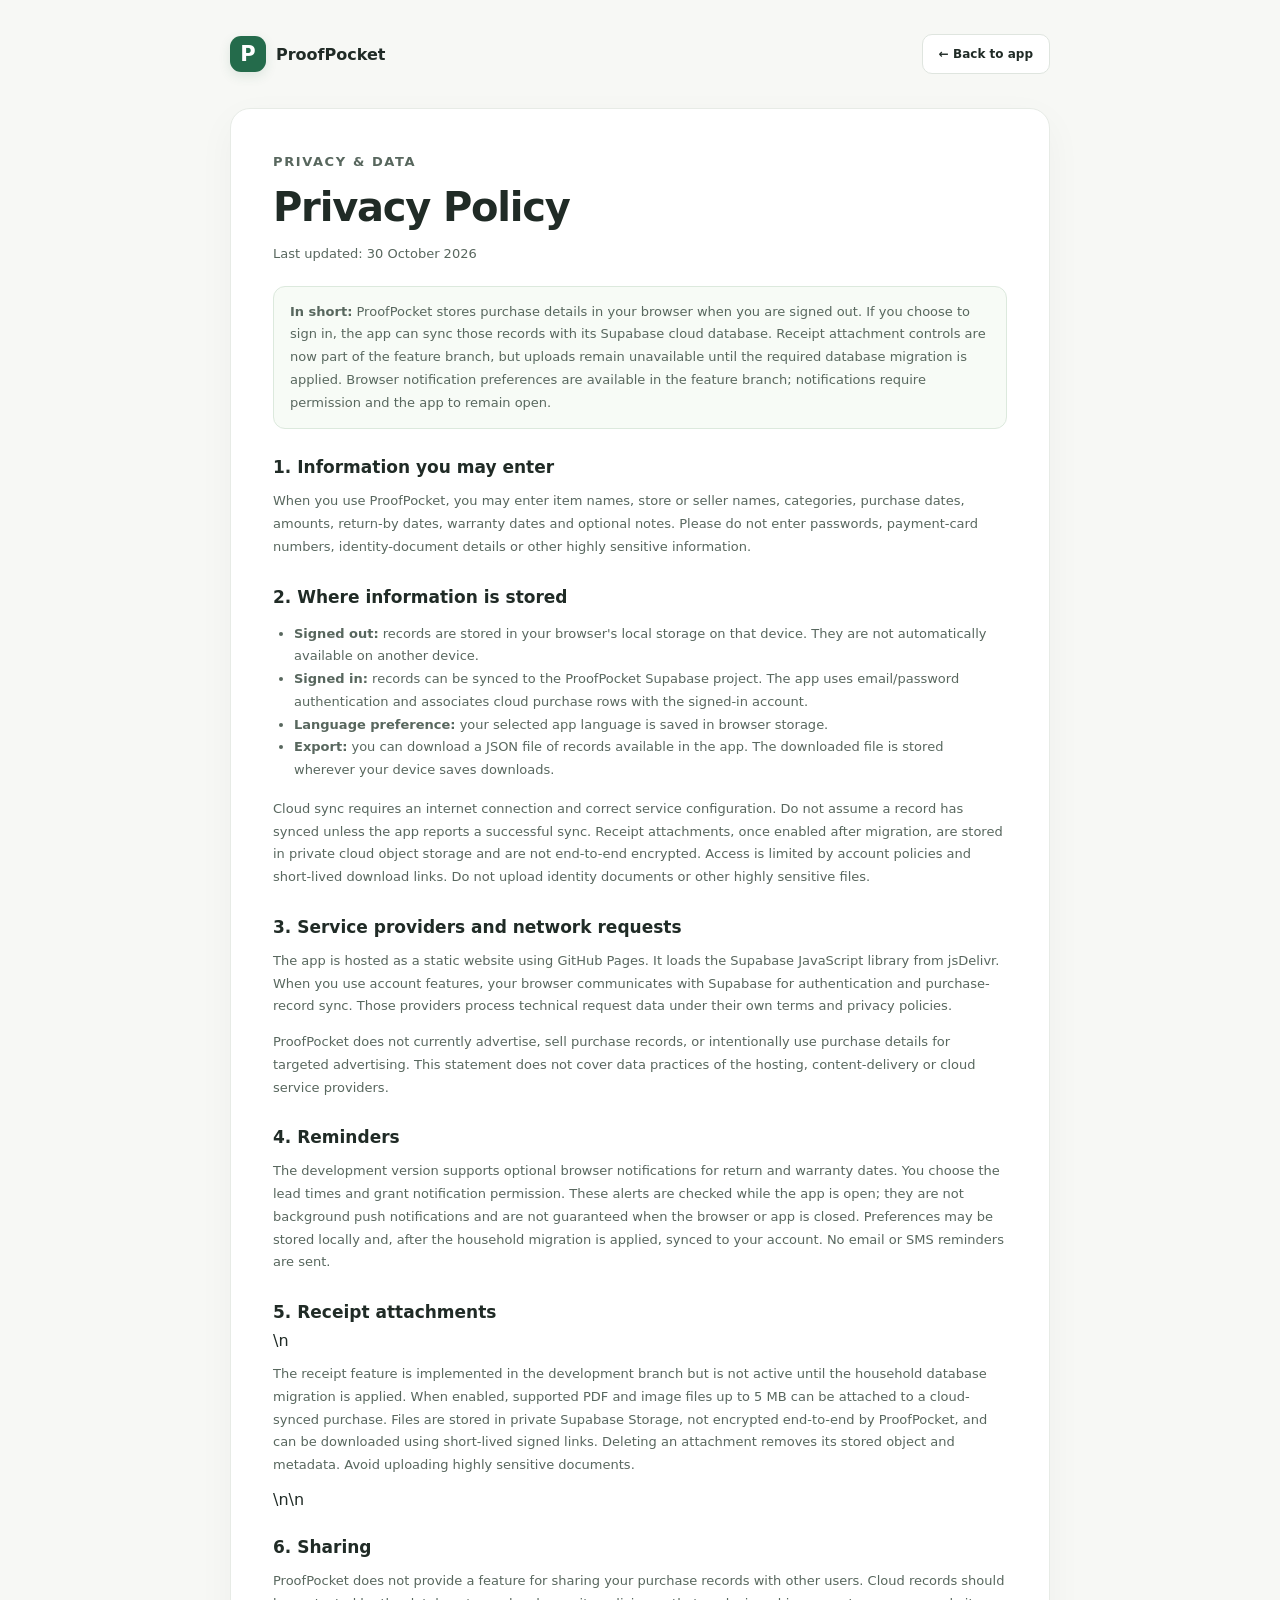
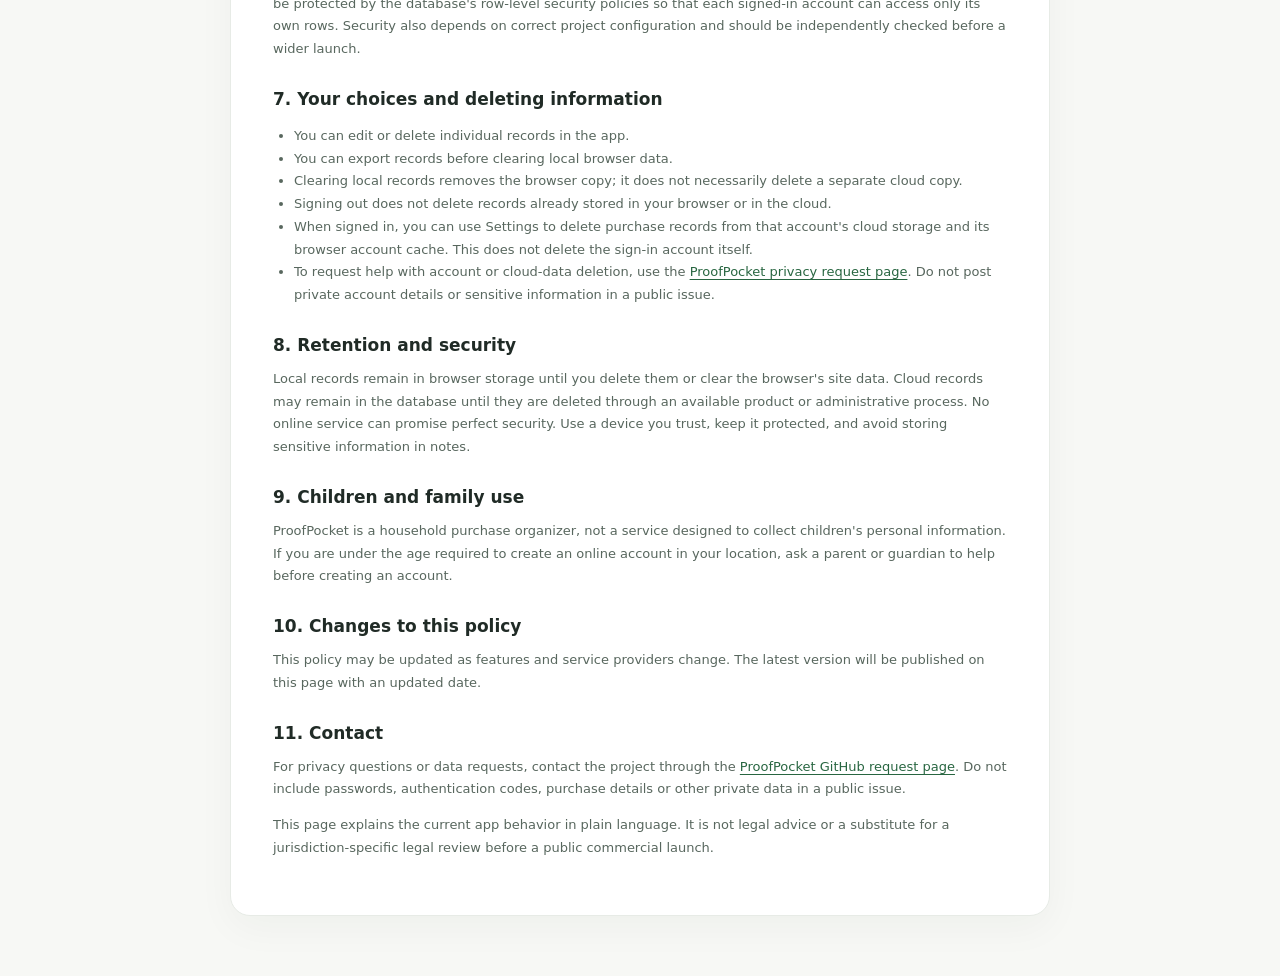
==== commit aa4f2b65: "Disclose browser notification reminder behavior" ====
--- a/privacy.html
+++ b/privacy.html
@@ -35,7 +35,7 @@
     <p class="eyebrow">PRIVACY &amp; DATA</p>
     <h1>Privacy Policy</h1>
     <p class="policy-meta">Last updated: 30 October 2026</p>
-    <div class="policy-callout"><p><strong>In short:</strong> ProofPocket stores purchase details in your browser when you are signed out. If you choose to sign in, the app can sync those records with its Supabase cloud database. Receipt attachment controls are now part of the feature branch, but uploads remain unavailable until the required database migration is applied. Automatic reminders are not enabled.</p></div>
+    <div class="policy-callout"><p><strong>In short:</strong> ProofPocket stores purchase details in your browser when you are signed out. If you choose to sign in, the app can sync those records with its Supabase cloud database. Receipt attachment controls are now part of the feature branch, but uploads remain unavailable until the required database migration is applied. Browser notification preferences are available in the feature branch; notifications require permission and the app to remain open.</p></div>
 
     <h2>1. Information you may enter</h2>
     <p>When you use ProofPocket, you may enter item names, store or seller names, categories, purchase dates, amounts, return-by dates, warranty dates and optional notes. Please do not enter passwords, payment-card numbers, identity-document details or other highly sensitive information.</p>
@@ -53,10 +53,13 @@
     <p>The app is hosted as a static website using GitHub Pages. It loads the Supabase JavaScript library from jsDelivr. When you use account features, your browser communicates with Supabase for authentication and purchase-record sync. Those providers process technical request data under their own terms and privacy policies.</p>
     <p>ProofPocket does not currently advertise, sell purchase records, or intentionally use purchase details for targeted advertising. This statement does not cover data practices of the hosting, content-delivery or cloud service providers.</p>
 
-    <h2>4. Receipt attachments</h2>\n    <p>The receipt feature is implemented in the development branch but is not active until the household database migration is applied. When enabled, supported PDF and image files up to 5 MB can be attached to a cloud-synced purchase. Files are stored in private Supabase Storage, not encrypted end-to-end by ProofPocket, and can be downloaded using short-lived signed links. Deleting an attachment removes its stored object and metadata. Avoid uploading highly sensitive documents.</p>\n\n    <h2>5. Sharing</h2>
+    <h2>4. Reminders</h2>
+    <p>The development version supports optional browser notifications for return and warranty dates. You choose the lead times and grant notification permission. These alerts are checked while the app is open; they are not background push notifications and are not guaranteed when the browser or app is closed. Preferences may be stored locally and, after the household migration is applied, synced to your account. No email or SMS reminders are sent.</p>
+
+    <h2>5. Receipt attachments</h2>\n    <p>The receipt feature is implemented in the development branch but is not active until the household database migration is applied. When enabled, supported PDF and image files up to 5 MB can be attached to a cloud-synced purchase. Files are stored in private Supabase Storage, not encrypted end-to-end by ProofPocket, and can be downloaded using short-lived signed links. Deleting an attachment removes its stored object and metadata. Avoid uploading highly sensitive documents.</p>\n\n    <h2>6. Sharing</h2>
     <p>ProofPocket does not provide a feature for sharing your purchase records with other users. Cloud records should be protected by the database's row-level security policies so that each signed-in account can access only its own rows. Security also depends on correct project configuration and should be independently checked before a wider launch.</p>
 
-    <h2>6. Your choices and deleting information</h2>
+    <h2>7. Your choices and deleting information</h2>
     <ul>
       <li>You can edit or delete individual records in the app.</li>
       <li>You can export records before clearing local browser data.</li>
@@ -66,16 +69,16 @@
       <li>To request help with account or cloud-data deletion, use the <a href="https://github.com/Starinfinity14/Proofpocket/issues/new?title=Privacy%20or%20data%20request" target="_blank" rel="noopener noreferrer">ProofPocket privacy request page</a>. Do not post private account details or sensitive information in a public issue.</li>
     </ul>
 
-    <h2>7. Retention and security</h2>
+    <h2>8. Retention and security</h2>
     <p>Local records remain in browser storage until you delete them or clear the browser's site data. Cloud records may remain in the database until they are deleted through an available product or administrative process. No online service can promise perfect security. Use a device you trust, keep it protected, and avoid storing sensitive information in notes.</p>
 
-    <h2>8. Children and family use</h2>
+    <h2>9. Children and family use</h2>
     <p>ProofPocket is a household purchase organizer, not a service designed to collect children's personal information. If you are under the age required to create an online account in your location, ask a parent or guardian to help before creating an account.</p>
 
-    <h2>9. Changes to this policy</h2>
+    <h2>10. Changes to this policy</h2>
     <p>This policy may be updated as features and service providers change. The latest version will be published on this page with an updated date.</p>
 
-    <h2>10. Contact</h2>
+    <h2>11. Contact</h2>
     <p>For privacy questions or data requests, contact the project through the <a href="https://github.com/Starinfinity14/Proofpocket/issues/new?title=Privacy%20or%20data%20request" target="_blank" rel="noopener noreferrer">ProofPocket GitHub request page</a>. Do not include passwords, authentication codes, purchase details or other private data in a public issue.</p>
     <p class="policy-meta">This page explains the current app behavior in plain language. It is not legal advice or a substitute for a jurisdiction-specific legal review before a public commercial launch.</p>
   </article>
--- a/styles.css
+++ b/styles.css
@@ -182,3 +182,17 @@
 .receipt-entry span{max-width:180px;overflow:hidden;text-overflow:ellipsis;white-space:nowrap}
 .receipt-status{font-size:12px;color:var(--muted,#667067);margin:6px 0 0 52px}
 @media(max-width:600px){.receipt-tools,.receipt-list,.receipt-status{margin-left:0}.receipt-entry span{max-width:125px}}
+
+
+/* Reminder preferences */
+.reminder-panel{margin-bottom:22px}
+.reminder-toggle{display:flex;align-items:flex-start;gap:12px;padding:15px 0;border-top:1px solid var(--line);cursor:pointer}
+.reminder-toggle input,.reminder-days input{accent-color:var(--green);width:17px;height:17px;flex:0 0 auto;margin-top:2px}
+.reminder-toggle span{display:grid;gap:4px}
+.reminder-toggle small{font-size:12px;color:var(--muted);line-height:1.5}
+.reminder-days{display:flex;flex-wrap:wrap;gap:12px 18px;border:1px solid var(--line);border-radius:12px;padding:14px;margin:10px 0}
+.reminder-days legend{font-size:12px;font-weight:700;padding:0 6px}
+.reminder-days label{display:flex;align-items:center;gap:6px;font-size:13px}
+.reminder-actions{display:flex;align-items:center;flex-wrap:wrap;gap:12px}
+.reminder-status{font-size:12px;color:var(--muted);margin:12px 0 4px}
+.reminder-footnote{font-size:11px;line-height:1.6;color:var(--muted);max-width:760px}
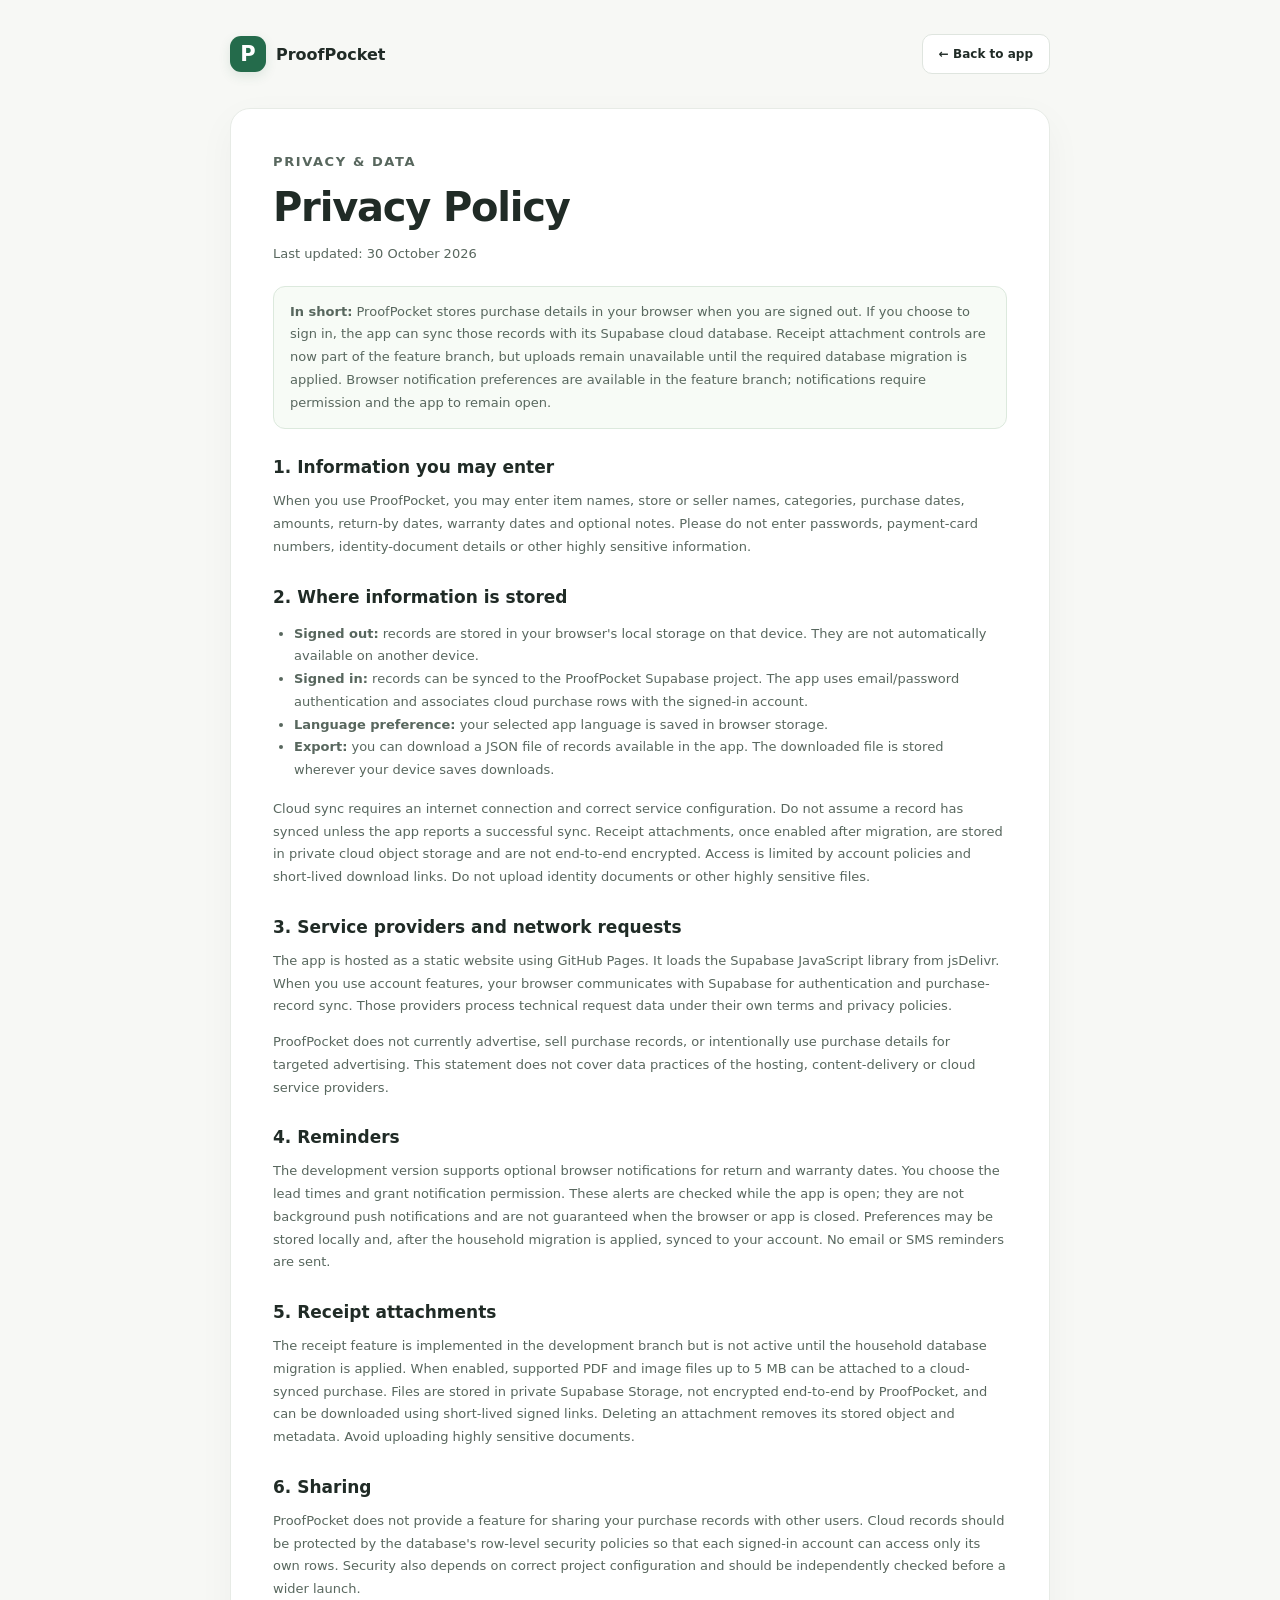
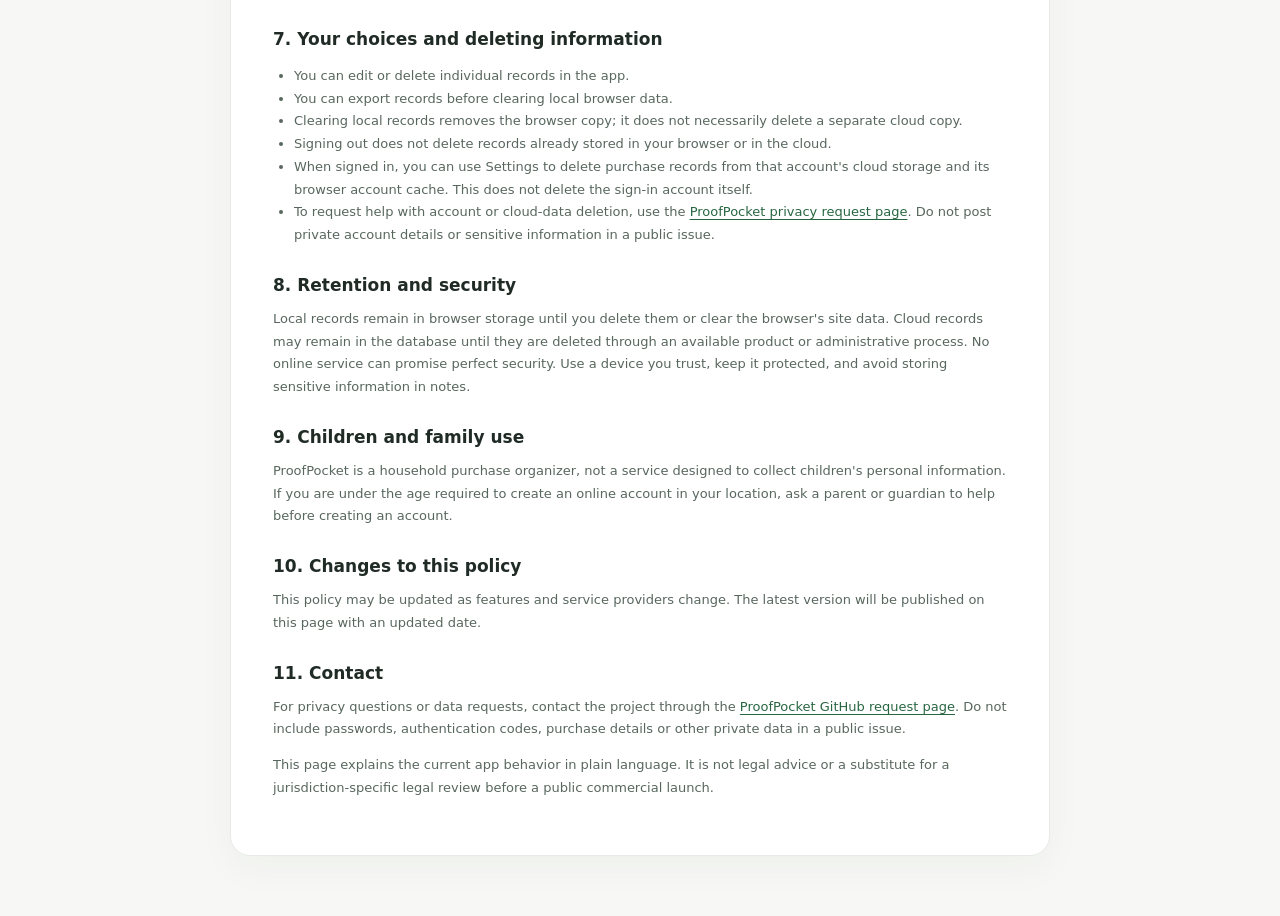
==== commit e4f0f11b: "Fix escaped line breaks in privacy policy" ====
--- a/privacy.html
+++ b/privacy.html
@@ -56,7 +56,10 @@
     <h2>4. Reminders</h2>
     <p>The development version supports optional browser notifications for return and warranty dates. You choose the lead times and grant notification permission. These alerts are checked while the app is open; they are not background push notifications and are not guaranteed when the browser or app is closed. Preferences may be stored locally and, after the household migration is applied, synced to your account. No email or SMS reminders are sent.</p>
 
-    <h2>5. Receipt attachments</h2>\n    <p>The receipt feature is implemented in the development branch but is not active until the household database migration is applied. When enabled, supported PDF and image files up to 5 MB can be attached to a cloud-synced purchase. Files are stored in private Supabase Storage, not encrypted end-to-end by ProofPocket, and can be downloaded using short-lived signed links. Deleting an attachment removes its stored object and metadata. Avoid uploading highly sensitive documents.</p>\n\n    <h2>6. Sharing</h2>
+    <h2>5. Receipt attachments</h2>
+    <p>The receipt feature is implemented in the development branch but is not active until the household database migration is applied. When enabled, supported PDF and image files up to 5 MB can be attached to a cloud-synced purchase. Files are stored in private Supabase Storage, not encrypted end-to-end by ProofPocket, and can be downloaded using short-lived signed links. Deleting an attachment removes its stored object and metadata. Avoid uploading highly sensitive documents.</p>
+
+    <h2>6. Sharing</h2>
     <p>ProofPocket does not provide a feature for sharing your purchase records with other users. Cloud records should be protected by the database's row-level security policies so that each signed-in account can access only its own rows. Security also depends on correct project configuration and should be independently checked before a wider launch.</p>
 
     <h2>7. Your choices and deleting information</h2>
--- a/styles.css
+++ b/styles.css
@@ -196,3 +196,10 @@
 .reminder-actions{display:flex;align-items:center;flex-wrap:wrap;gap:12px}
 .reminder-status{font-size:12px;color:var(--muted);margin:12px 0 4px}
 .reminder-footnote{font-size:11px;line-height:1.6;color:var(--muted);max-width:760px}
+
+
+/* Family sharing */
+.family-panel{max-width:900px}.family-panel h2{font-size:15px;margin:16px 0 8px}.family-panel hr{border:0;border-top:1px solid var(--line);margin:20px 0}.family-help{font-size:12px;line-height:1.6;color:var(--muted);max-width:720px}.family-actions{display:flex;align-items:end;gap:10px;flex-wrap:wrap;margin:12px 0}.family-actions .field{flex:1 1 240px}.family-actions button{min-height:42px}.family-result{padding:12px;border:1px solid var(--line);border-radius:10px;font-size:12px;overflow-wrap:anywhere}.family-result[hidden]{display:none}.family-members{display:grid;gap:8px}.family-member{display:flex;align-items:center;justify-content:space-between;gap:10px;padding:10px 12px;border:1px solid var(--line);border-radius:10px;font-size:12px}.family-member small{display:block;color:var(--muted);margin-top:3px}.family-member button{font-size:11px}.family-panel [hidden]{display:none!important}@media(max-width:600px){.family-actions{align-items:stretch;flex-direction:column}.family-actions button{width:100%}.family-member{align-items:flex-start;flex-direction:column}}
+
+/* Reports & analytics */
+.report-toolbar{display:flex;align-items:end;gap:14px;flex-wrap:wrap;margin:18px 0}.report-toolbar .field{min-width:180px;max-width:240px;flex:1}.report-toggle{display:flex;align-items:center;gap:8px;font-size:12px;color:var(--muted);padding:12px 4px}.report-status{font-size:12px;color:var(--muted);margin:8px 0 14px}.report-kpis{display:grid;grid-template-columns:repeat(4,minmax(0,1fr));gap:12px;margin:14px 0}.report-kpi{background:var(--surface,white);border:1px solid var(--line);border-radius:14px;padding:16px;min-width:0}.report-kpi span,.report-kpi small{display:block;color:var(--muted);font-size:11px}.report-kpi strong{display:block;font-size:clamp(20px,3vw,28px);margin:10px 0;overflow-wrap:anywhere}.report-grid{display:grid;grid-template-columns:repeat(2,minmax(0,1fr));gap:14px}.report-panel{padding:18px;min-width:0}.report-panel h2{font-size:14px;margin:0 0 16px}.report-wide{grid-column:1/-1}.report-bars{display:grid;gap:13px}.report-bar-row{display:grid;grid-template-columns:minmax(70px,120px) 1fr auto;align-items:center;gap:10px;font-size:11px}.report-bar-label{overflow:hidden;text-overflow:ellipsis;white-space:nowrap;color:var(--muted)}.report-bar-track{height:9px;background:var(--line);border-radius:99px;overflow:hidden}.report-bar-fill{height:100%;background:var(--accent);border-radius:99px;min-width:2px}.report-bar-value{font-variant-numeric:tabular-nums}.report-coverage{display:grid;grid-template-columns:repeat(3,minmax(0,1fr));gap:12px}.report-coverage-item{border:1px solid var(--line);border-radius:12px;padding:14px}.report-coverage-item strong{display:block;font-size:22px;margin-bottom:5px}.report-coverage-item span{font-size:11px;color:var(--muted)}.report-footnote{font-size:11px;line-height:1.6;color:var(--muted);max-width:850px;margin-top:16px}@media(max-width:760px){.report-kpis{grid-template-columns:repeat(2,minmax(0,1fr))}.report-grid{grid-template-columns:1fr}.report-wide{grid-column:auto}}@media(max-width:440px){.report-coverage{grid-template-columns:1fr}.report-toolbar{align-items:stretch;flex-direction:column}.report-toolbar .field{max-width:none}}
